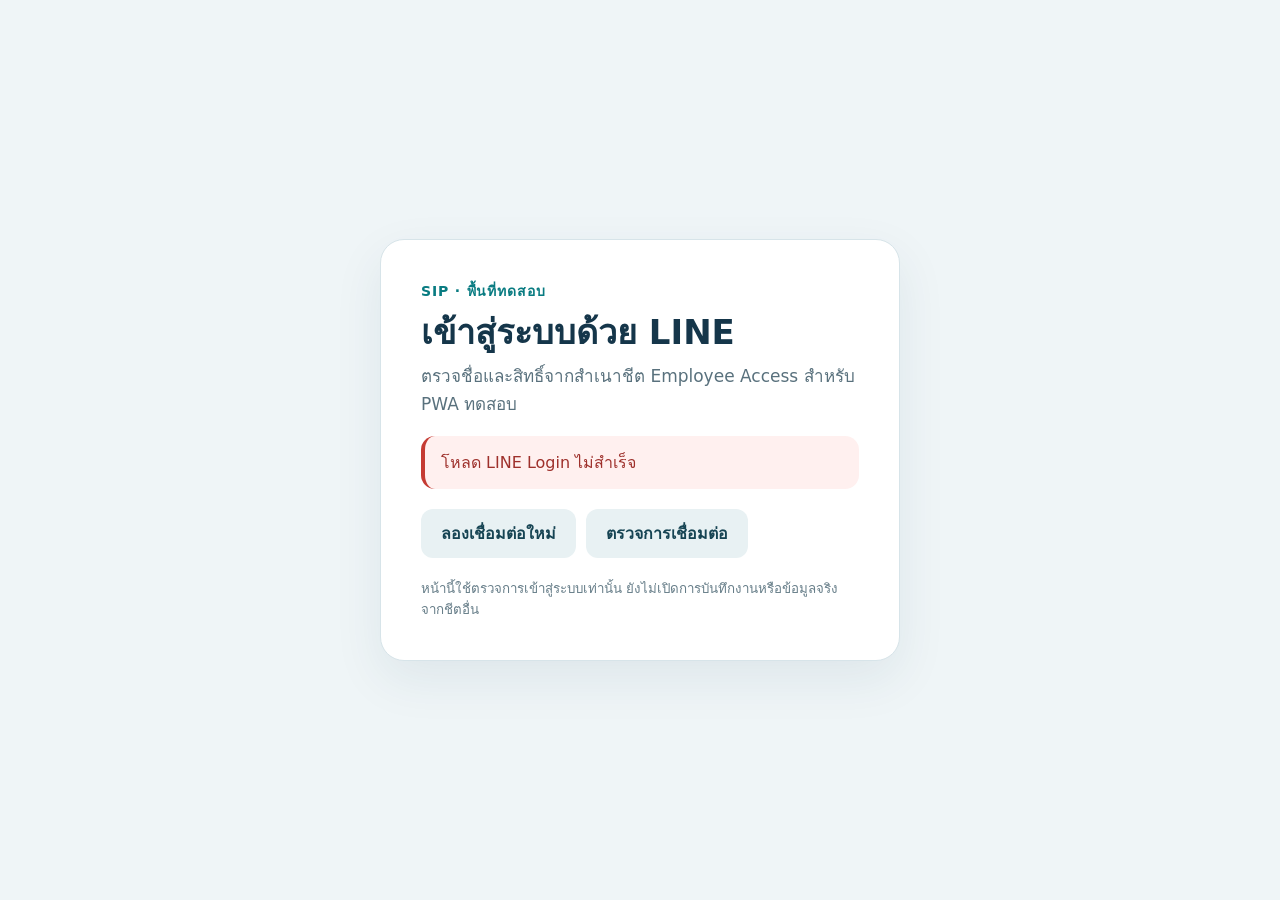
==== login-test.html @ 314acfe3 "Add bridge connectivity diagnostic to isolated LINE test page" ====
<!doctype html>
<html lang="th">
<head>
  <meta charset="utf-8">
  <meta name="viewport" content="width=device-width, initial-scale=1">
  <meta name="referrer" content="no-referrer">
  <title>เข้าสู่ระบบทดสอบ · ระบบโรงงาน SIP</title>
  <style>
    :root{font-family:system-ui,"Noto Sans Thai",sans-serif;color:#15364a;background:#eff5f7}
    *{box-sizing:border-box}body{margin:0;min-height:100dvh;display:grid;place-items:center;padding:20px}
    main{width:min(100%,520px);background:#fff;border:1px solid #d7e4e9;border-radius:24px;padding:clamp(24px,6vw,40px);box-shadow:0 18px 50px #173d5614}
    .eyebrow{font-size:14px;font-weight:700;letter-spacing:.06em;color:#087b81}h1{font-size:clamp(26px,5vw,34px);line-height:1.3;margin:8px 0}
    p{line-height:1.65;font-size:17px;margin:8px 0 18px}.muted{color:#59717d}.status{padding:14px 16px;border-radius:14px;background:#eaf5f7;border-left:4px solid #008b9b}
    .status.error{background:#fff0ef;border-color:#c53b33;color:#9e302b}.profile{margin-top:18px;padding:18px;border-radius:16px;background:#f4f8fa}
    dl{display:grid;grid-template-columns:110px 1fr;gap:10px;margin:0;font-size:17px}dt{color:#5b707b}dd{margin:0;font-weight:650;overflow-wrap:anywhere}
    .actions{display:flex;flex-wrap:wrap;gap:10px;margin-top:20px}button{font:inherit;font-weight:700;padding:12px 20px;border:0;border-radius:12px;background:#006b79;color:#fff;cursor:pointer}
    button.secondary{background:#e8f1f3;color:#164453}button:disabled{opacity:.55;cursor:wait}small{display:block;color:#677e89;line-height:1.6;margin-top:20px}
    [hidden]{display:none!important}
  </style>
</head>
<body>
  <main>
    <div class="eyebrow">SIP · พื้นที่ทดสอบ</div>
    <h1>เข้าสู่ระบบด้วย LINE</h1>
    <p class="muted">ตรวจชื่อและสิทธิ์จากสำเนาชีต Employee Access สำหรับ PWA ทดสอบ</p>
    <div id="status" class="status" role="status" aria-live="polite">กำลังเชื่อมต่อ LINE…</div>
    <section id="profile" class="profile" aria-label="ข้อมูลบัญชีที่ยืนยันแล้ว" hidden>
      <dl><dt>ชื่อ</dt><dd id="name"></dd><dt>สิทธิ์</dt><dd id="role"></dd><dt>กลุ่มงาน</dt><dd id="groups"></dd></dl>
    </section>
    <div class="actions">
      <button id="login" type="button" hidden>เข้าสู่ระบบด้วย LINE</button>
      <button id="retry" type="button" class="secondary" hidden>ลองเชื่อมต่อใหม่</button>
      <button id="logout" type="button" class="secondary" hidden>ออกจาก LINE</button>
      <button id="diagnose" type="button" class="secondary">ตรวจการเชื่อมต่อ</button>
    </div>
    <small>หน้านี้ใช้ตรวจการเข้าสู่ระบบเท่านั้น ยังไม่เปิดการบันทึกงานหรือข้อมูลจริงจากชีตอื่น</small>
  </main>
  <script src="https://static.line-scdn.net/liff/edge/versions/2.31.1/sdk.js"></script>
  <script>
    'use strict';
    const LIFF_ID = '2010715544-GiFWLPaD';
    const BRIDGE_URL = 'https://script.google.com/macros/s/AKfycbx8t30jZWovGkBjik3FELbTzIvjjkXb1Eq_KsB-hrxF1iFozVxqA1jHuYzdKRzUvgYB/exec';
    const REQUEST_SOURCE = 'factory-pwa-test-client-v1';
    const RESPONSE_SOURCE = 'factory-pwa-test-bridge-v1';
    const el = id => document.getElementById(id);
    const roleLabel = {employee:'พนักงาน',executive:'ผู้บริหาร',admin:'Admin'};
    let currentFrame;
    function setStatus(message, error=false) {
      el('status').textContent=message;
      el('status').classList.toggle('error',error);
    }
    function nonce() {
      const bytes = new Uint8Array(24);
      crypto.getRandomValues(bytes);
      return Array.from(bytes, byte => byte.toString(16).padStart(2,'0')).join('');
    }
    function isScriptOrigin(origin) {
      try {
        const url=new URL(origin);
        return url.protocol==='https:' && /^[a-z0-9-]+-script\.googleusercontent\.com$/.test(url.hostname);
      } catch (_) { return false; }
    }
    function verifyWithCopy(idToken) {
      return new Promise((resolve,reject) => {
        const requestNonce=nonce();
        const requestId=nonce();
        const frame=document.createElement('iframe');
        frame.title='บริการตรวจสิทธิ์ PWA ทดสอบ';
        frame.style.cssText='position:absolute;width:1px;height:1px;opacity:0;pointer-events:none;border:0';
        frame.referrerPolicy='no-referrer';
        currentFrame?.remove();
        currentFrame=frame;
        let bridgeSource, bridgeOrigin, settled=false;
        const finish=(error,result) => {
          if (settled) return;
          settled=true;
          clearTimeout(timer);
          window.removeEventListener('message',onMessage);
          frame.remove();
          if (currentFrame===frame) currentFrame=null;
          error ? reject(error) : resolve(result);
        };
        const timer=setTimeout(() => finish(new Error('ระบบตรวจสิทธิ์ตอบกลับช้า กรุณาลองใหม่')),45000);
        const onMessage=event => {
          const data=event.data;
          if (!isScriptOrigin(event.origin) || !data || data.source!==RESPONSE_SOURCE ||
              data.nonce!==requestNonce) return;
          if (data.type==='ready' && !bridgeSource) {
            bridgeSource=event.source;
            bridgeOrigin=event.origin;
            bridgeSource.postMessage({source:REQUEST_SOURCE,nonce:requestNonce,id:requestId,
              action:'session',idToken},bridgeOrigin);
            return;
          }
          if (event.source!==bridgeSource || event.origin!==bridgeOrigin || data.id!==requestId) return;
          if (data.ok!==true) finish(new Error(String(data.error||'ตรวจสิทธิ์ไม่สำเร็จ')));
          else finish(null,data.result);
        };
        window.addEventListener('message',onMessage);
        const url=new URL(BRIDGE_URL);
        url.searchParams.set('nonce',requestNonce);
        frame.src=url.href;
        document.body.append(frame);
      });
    }
    async function start() {
      el('profile').hidden=true;
      el('retry').hidden=true;
      el('login').hidden=true;
      el('logout').hidden=true;
      setStatus('กำลังยืนยันตัวตนกับ LINE…');
      try {
        if (!window.liff) throw new Error('โหลด LINE Login ไม่สำเร็จ');
        await liff.init({liffId:LIFF_ID});
        if (!liff.isLoggedIn()) {
          setStatus('กรุณาเข้าสู่ระบบด้วย LINE');
          el('login').hidden=false;
          return;
        }
        const idToken=liff.getIDToken();
        if (typeof idToken!=='string' || !idToken) throw new Error('LINE ไม่ส่งข้อมูลยืนยันตัวตน กรุณาเข้าสู่ระบบใหม่');
        setStatus('กำลังตรวจสิทธิ์จากสำเนาชีต…');
        const result=await verifyWithCopy(idToken);
        const user=result?.ok===true ? result.data?.user : null;
        if (!user || !user.active || !roleLabel[user.role] || typeof user.name!=='string') {
          throw new Error('ผลตรวจสิทธิ์ไม่ถูกต้อง');
        }
        el('name').textContent=user.name;
        el('role').textContent=roleLabel[user.role];
        el('groups').textContent=Array.isArray(user.groups)&&user.groups.length ? user.groups.join(' · ') : 'ไม่มีการระบุกลุ่มงาน';
        el('profile').hidden=false;
        el('logout').hidden=false;
        setStatus('ยืนยันตัวตนและสิทธิ์จากสำเนาชีตสำเร็จ');
      } catch (error) {
        setStatus(error?.message||'เชื่อมต่อไม่สำเร็จ',true);
        el('retry').hidden=false;
        if (window.liff?.isLoggedIn?.()) el('logout').hidden=false;
      }
    }
    el('login').addEventListener('click',() => {
      liff.login({redirectUri:location.origin+location.pathname});
    });
    el('retry').addEventListener('click',start);
    el('diagnose').addEventListener('click',async () => {
      setStatus('กำลังตรวจ Web App ทดสอบ…');
      try {
        await verifyWithCopy('diagnostic');
        setStatus('Web App ตอบกลับแล้ว');
      } catch(error) {
        const message=String(error?.message||'');
        if (message.includes('LINE ID token')) setStatus('Web App ตอบกลับแล้ว · ยังไม่ได้ส่งตัวตน LINE');
        else setStatus(message||'Web App ยังไม่ตอบกลับ',true);
      }
    });
    el('logout').addEventListener('click',() => {
      currentFrame?.remove();
      liff.logout();
      el('profile').hidden=true;
      el('logout').hidden=true;
      el('login').hidden=false;
      setStatus('ออกจาก LINE แล้ว');
    });
    start();
  </script>
</body>
</html>
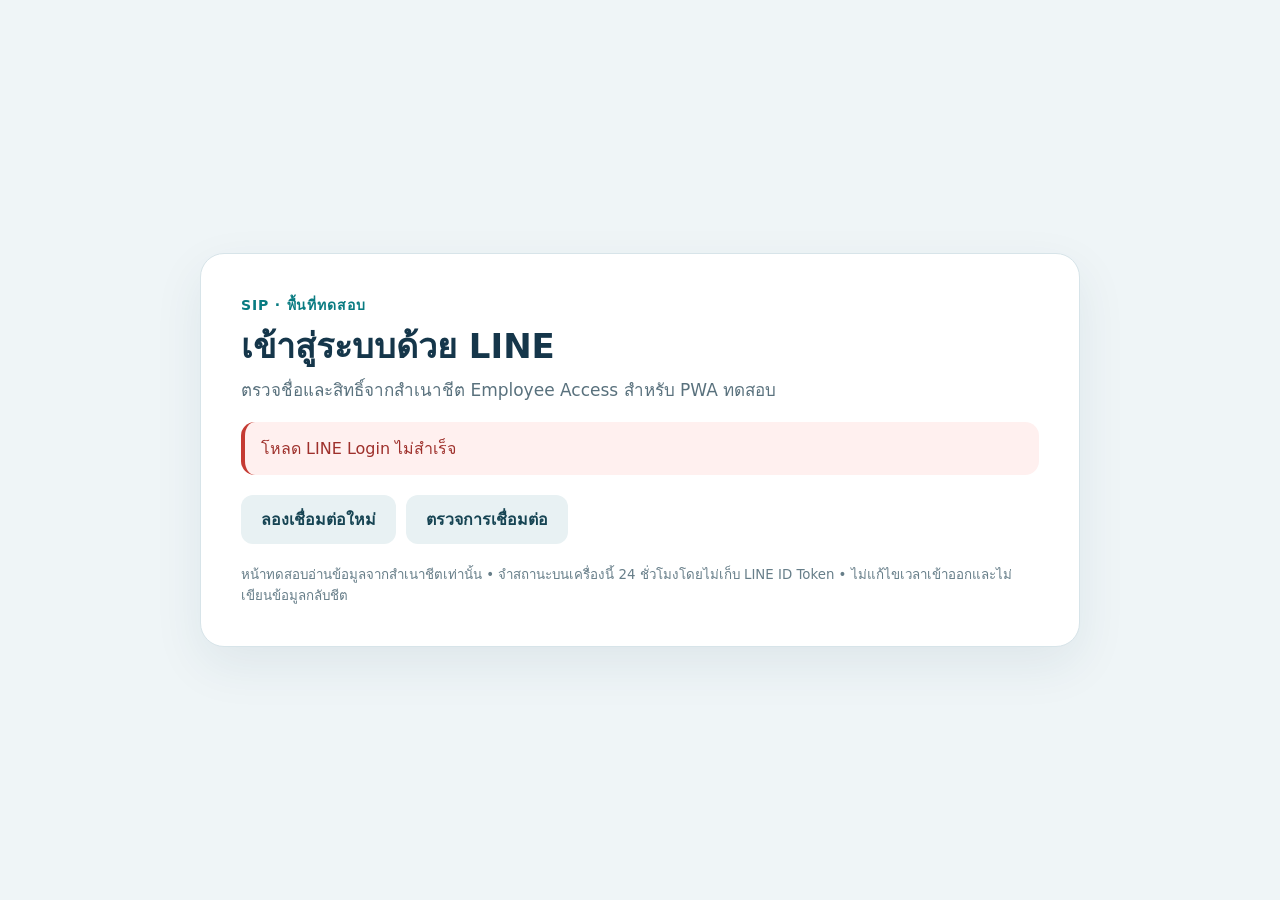
==== commit 53e987f2: "Sync LIFF auth profile and session cache with test sheet" ====
--- a/login-test.html
+++ b/login-test.html
@@ -8,13 +8,20 @@
   <style>
     :root{font-family:system-ui,"Noto Sans Thai",sans-serif;color:#15364a;background:#eff5f7}
     *{box-sizing:border-box}body{margin:0;min-height:100dvh;display:grid;place-items:center;padding:20px}
-    main{width:min(100%,520px);background:#fff;border:1px solid #d7e4e9;border-radius:24px;padding:clamp(24px,6vw,40px);box-shadow:0 18px 50px #173d5614}
+    main{width:min(100%,880px);background:#fff;border:1px solid #d7e4e9;border-radius:24px;padding:clamp(24px,6vw,40px);box-shadow:0 18px 50px #173d5614}
     .eyebrow{font-size:14px;font-weight:700;letter-spacing:.06em;color:#087b81}h1{font-size:clamp(26px,5vw,34px);line-height:1.3;margin:8px 0}
     p{line-height:1.65;font-size:17px;margin:8px 0 18px}.muted{color:#59717d}.status{padding:14px 16px;border-radius:14px;background:#eaf5f7;border-left:4px solid #008b9b}
     .status.error{background:#fff0ef;border-color:#c53b33;color:#9e302b}.profile{margin-top:18px;padding:18px;border-radius:16px;background:#f4f8fa}
     dl{display:grid;grid-template-columns:110px 1fr;gap:10px;margin:0;font-size:17px}dt{color:#5b707b}dd{margin:0;font-weight:650;overflow-wrap:anywhere}
     .actions{display:flex;flex-wrap:wrap;gap:10px;margin-top:20px}button{font:inherit;font-weight:700;padding:12px 20px;border:0;border-radius:12px;background:#006b79;color:#fff;cursor:pointer}
     button.secondary{background:#e8f1f3;color:#164453}button:disabled{opacity:.55;cursor:wait}small{display:block;color:#677e89;line-height:1.6;margin-top:20px}
+    .attendance{margin-top:28px;border-top:1px solid #dce8ec;padding-top:24px}.attendance-head{display:flex;justify-content:space-between;align-items:end;gap:18px;flex-wrap:wrap}
+    .attendance h2{font-size:25px;margin:0}.month-field{display:grid;gap:6px;font-weight:700}.month-field input{font:inherit;padding:10px 12px;border:1px solid #bfd2da;border-radius:11px;color:#15364a;background:#fff}
+    .attendance-status{margin:18px 0;padding:12px 14px;border-radius:12px;background:#edf6f8;color:#285465}.attendance-status.error{background:#fff0ef;color:#9e302b}
+    .summary-grid{display:grid;grid-template-columns:repeat(3,minmax(0,1fr));gap:12px}.summary-card{padding:14px;border-radius:14px;background:#f2f7f9}.summary-card span{display:block;color:#5b707b;font-size:14px}.summary-card strong{display:block;margin-top:4px;font-size:21px}
+    .today-card{margin-top:16px;padding:18px;border-radius:16px;background:#eaf5f7}.today-card h3,.history h3{margin:0 0 10px}.today-times{display:grid;grid-template-columns:repeat(2,minmax(0,1fr));gap:10px}.today-times div{padding:12px;border-radius:12px;background:#fff}.today-times span{display:block;color:#5b707b}.today-times strong{font-size:22px}
+    .history{margin-top:18px}.history-list{display:grid;gap:10px}.history-row{display:grid;grid-template-columns:minmax(110px,1fr) minmax(140px,1.4fr) auto;align-items:center;gap:12px;padding:13px 14px;border:1px solid #dce8ec;border-radius:13px}.history-row span{color:#5b707b}.history-row strong{white-space:nowrap}.badge{display:inline-flex;padding:5px 9px;border-radius:999px;background:#e8f1f3;font-size:14px;font-weight:700}.empty{padding:18px;text-align:center;color:#677e89;background:#f5f8f9;border-radius:13px}
+    @media(max-width:640px){.summary-grid{grid-template-columns:repeat(2,minmax(0,1fr))}.history-row{grid-template-columns:1fr auto}.history-row span{grid-column:1/-1}.today-times{grid-template-columns:1fr}}
     [hidden]{display:none!important}
   </style>
 </head>
@@ -25,7 +32,19 @@
     <p class="muted">ตรวจชื่อและสิทธิ์จากสำเนาชีต Employee Access สำหรับ PWA ทดสอบ</p>
     <div id="status" class="status" role="status" aria-live="polite">กำลังเชื่อมต่อ LINE…</div>
     <section id="profile" class="profile" aria-label="ข้อมูลบัญชีที่ยืนยันแล้ว" hidden>
-      <dl><dt>ชื่อ</dt><dd id="name"></dd><dt>สิทธิ์</dt><dd id="role"></dd><dt>กลุ่มงาน</dt><dd id="groups"></dd></dl>
+      <dl><dt>ชื่อ</dt><dd id="name"></dd><dt>สิทธิ์</dt><dd id="role"></dd><dt>กลุ่มงานหลัก</dt><dd id="primaryGroup"></dd><dt>สิทธิ์กลุ่มงาน</dt><dd id="groups"></dd></dl>
+    </section>
+    <section id="attendance" class="attendance" aria-label="ข้อมูลเวลาเข้าออกของฉัน" hidden>
+      <div class="attendance-head"><div><div class="eyebrow">เวลาเข้าออก</div><h2>ข้อมูลของฉัน</h2></div><label class="month-field">เลือกเดือน<input id="attendanceMonth" type="month"></label></div>
+      <div id="attendanceStatus" class="attendance-status" role="status" aria-live="polite">กำลังอ่านข้อมูล…</div>
+      <div id="attendanceContent" hidden>
+        <article class="today-card"><h3 id="attendanceDate">ข้อมูลวันที่</h3><div class="today-times"><div><span>เวลาเข้า</span><strong id="checkIn">—</strong></div><div><span>เวลาออก</span><strong id="checkOut">—</strong></div></div><p id="todayDetails" class="muted"></p></article>
+        <div class="summary-grid" aria-label="สรุปเดือนที่เลือก">
+          <div class="summary-card"><span>มาทำงาน</span><strong id="attendanceDays">0 วัน</strong></div><div class="summary-card"><span>วันลา</span><strong id="leaveDays">0 วัน</strong></div><div class="summary-card"><span>ขาดงาน</span><strong id="absentDays">0 วัน</strong></div>
+          <div class="summary-card"><span>มาสายรวม</span><strong id="lateMinutes">0 นาที</strong></div><div class="summary-card"><span>ออกก่อนรวม</span><strong id="earlyMinutes">0 นาที</strong></div><div class="summary-card"><span>OT รวม</span><strong id="otMinutes">0 นาที</strong></div>
+        </div>
+        <div class="history"><h3 id="historyHeading">ประวัติเดือนที่เลือก</h3><div id="historyList" class="history-list"></div></div>
+      </div>
     </section>
     <div class="actions">
       <button id="login" type="button" hidden>เข้าสู่ระบบด้วย LINE</button>
@@ -33,18 +52,53 @@
       <button id="logout" type="button" class="secondary" hidden>ออกจาก LINE</button>
       <button id="diagnose" type="button" class="secondary">ตรวจการเชื่อมต่อ</button>
     </div>
-    <small>หน้านี้ใช้ตรวจการเข้าสู่ระบบเท่านั้น ยังไม่เปิดการบันทึกงานหรือข้อมูลจริงจากชีตอื่น</small>
+    <small>หน้าทดสอบอ่านข้อมูลจากสำเนาชีตเท่านั้น • จำสถานะบนเครื่องนี้ 24 ชั่วโมงโดยไม่เก็บ LINE ID Token • ไม่แก้ไขเวลาเข้าออกและไม่เขียนข้อมูลกลับชีต</small>
   </main>
   <script src="https://static.line-scdn.net/liff/edge/versions/2.31.1/sdk.js"></script>
   <script>
     'use strict';
     const LIFF_ID = '2010715544-GiFWLPaD';
+    const LIFF_REDIRECT_URI = 'https://jame023.github.io/factory-pwa-test-pages/login-test.html';
     const BRIDGE_URL = 'https://script.google.com/macros/s/AKfycbx8t30jZWovGkBjik3FELbTzIvjjkXb1Eq_KsB-hrxF1iFozVxqA1jHuYzdKRzUvgYB/exec';
     const REQUEST_SOURCE = 'factory-pwa-test-client-v1';
     const RESPONSE_SOURCE = 'factory-pwa-test-bridge-v1';
+    const SESSION_CACHE_KEY = 'factory-pwa-test-session-v1';
+    const SESSION_CACHE_TTL_MS = 24*60*60*1000;
     const el = id => document.getElementById(id);
     const roleLabel = {employee:'พนักงาน',executive:'ผู้บริหาร',admin:'Admin'};
+    const attendanceLabel = {'present-full':'เต็มวัน','present-half':'ครึ่งวัน','in-progress':'กำลังทำงาน',leave:'ลา',absent:'ขาดงาน',holiday:'หยุด',scheduled:'รอตามปฏิทิน',unrecorded:'ยังไม่มีข้อมูล'};
     let currentFrame;
+    let currentIdToken='';
+    function readCachedSession() {
+      try {
+        const cached=JSON.parse(localStorage.getItem(SESSION_CACHE_KEY)||'null');
+        const user=cached?.user;
+        if (!cached || cached.version!==1 || !Number.isFinite(cached.expiresAt) || cached.expiresAt<=Date.now() ||
+            !user || user.active!==true || !roleLabel[user.role] || typeof user.name!=='string') return null;
+        return user;
+      } catch (_) { return null; }
+    }
+    function cacheSession(user) {
+      try {
+        localStorage.setItem(SESSION_CACHE_KEY,JSON.stringify({version:1,cachedAt:Date.now(),expiresAt:Date.now()+SESSION_CACHE_TTL_MS,user}));
+      } catch (_) {}
+    }
+    function clearCachedSession() {
+      try { localStorage.removeItem(SESSION_CACHE_KEY); } catch (_) {}
+    }
+    function renderProfile(user) {
+      el('name').textContent=user.name;
+      el('role').textContent=roleLabel[user.role];
+      el('primaryGroup').textContent=user.primaryGroup || 'ไม่ได้ระบุ';
+      const groups=Array.isArray(user.accessGroups)&&user.accessGroups.length ? user.accessGroups : user.groups;
+      el('groups').textContent=Array.isArray(groups)&&groups.length ? groups.join(' · ') : 'ไม่มีการระบุกลุ่มงาน';
+      el('profile').hidden=false;
+      el('logout').hidden=false;
+    }
+    function clearLiffCallbackUrl() {
+      if (!/[?&](?:code|state|liffClientId|liffRedirectUri)=/.test(location.search)) return;
+      history.replaceState(null,document.title,location.origin+location.pathname);
+    }
     function setStatus(message, error=false) {
       el('status').textContent=message;
       el('status').classList.toggle('error',error);
@@ -60,7 +114,7 @@
         return url.protocol==='https:' && /^[a-z0-9-]+-script\.googleusercontent\.com$/.test(url.hostname);
       } catch (_) { return false; }
     }
-    function verifyWithCopy(idToken) {
+    function requestBridge(action,idToken,payload) {
       return new Promise((resolve,reject) => {
         const requestNonce=nonce();
         const requestId=nonce();
@@ -89,7 +143,7 @@
             bridgeSource=event.source;
             bridgeOrigin=event.origin;
             bridgeSource.postMessage({source:REQUEST_SOURCE,nonce:requestNonce,id:requestId,
-              action:'session',idToken},bridgeOrigin);
+              action,idToken,payload},bridgeOrigin);
             return;
           }
           if (event.source!==bridgeSource || event.origin!==bridgeOrigin || data.id!==requestId) return;
@@ -103,8 +157,69 @@
         document.body.append(frame);
       });
     }
+    const verifyWithCopy=idToken => requestBridge('session',idToken);
+    const numberText=value => Number(value||0).toLocaleString('th-TH',{maximumFractionDigits:1});
+    const durationText=value => {
+      const minutes=Number(value||0);
+      if (!minutes) return '0 นาที';
+      const hours=Math.floor(minutes/60),rest=minutes%60;
+      return hours ? hours+' ชม.'+(rest?' '+rest+' นาที':'') : rest+' นาที';
+    };
+    const thaiDate=value => {
+      const match=String(value||'').match(/^([0-9]{4})-([0-9]{2})-([0-9]{2})$/);
+      if (!match) return '—';
+      return new Intl.DateTimeFormat('th-TH',{day:'numeric',month:'long',year:'numeric',timeZone:'Asia/Bangkok'}).format(new Date(Date.UTC(Number(match[1]),Number(match[2])-1,Number(match[3]))));
+    };
+    const bangkokMonth=() => {
+      const parts=Object.fromEntries(new Intl.DateTimeFormat('en',{year:'numeric',month:'2-digit',timeZone:'Asia/Bangkok'}).formatToParts(new Date()).map(part=>[part.type,part.value]));
+      return parts.year+'-'+parts.month;
+    };
+    async function loadAttendance() {
+      if (!currentIdToken) return;
+      const month=el('attendanceMonth').value;
+      el('attendance').hidden=false;
+      el('attendanceContent').hidden=true;
+      el('attendanceStatus').classList.remove('error');
+      el('attendanceStatus').textContent='กำลังอ่านเวลาเข้าออกจากสำเนาชีต…';
+      try {
+        const result=await requestBridge('attendance',currentIdToken,{month,period:'all'});
+        const data=result?.ok===true ? result.data : null;
+        if (!data || data.month!==month || !Array.isArray(data.history) || !data.summary) throw new Error('ผลข้อมูลเวลาเข้าออกไม่ถูกต้อง');
+        el('attendanceDate').textContent='ข้อมูลวันที่ '+thaiDate(data.date)+' • '+(attendanceLabel[data.workdayStatus]||'ไม่ระบุสถานะ');
+        el('checkIn').textContent=data.checkIn||'—';
+        el('checkOut').textContent=data.checkOut||'—';
+        el('todayDetails').textContent='มาสาย '+durationText(data.lateMinutes)+' • ออกก่อน '+durationText(data.earlyLeaveMinutes)+' • OT '+durationText(data.overtimeMinutes);
+        el('attendanceDays').textContent=numberText(data.summary.attendanceDays)+' วัน';
+        el('leaveDays').textContent=numberText(data.summary.leaveDays)+' วัน';
+        el('absentDays').textContent=numberText(data.summary.absentDays)+' วัน';
+        el('lateMinutes').textContent=durationText(data.summary.lateMinutes);
+        el('earlyMinutes').textContent=durationText(data.summary.earlyLeaveMinutes);
+        el('otMinutes').textContent=durationText(data.summary.overtimeMinutes);
+        const firstHalf=Number(new Intl.DateTimeFormat('en-CA',{day:'2-digit',timeZone:'Asia/Bangkok'}).format(new Date()))<=15;
+        const lastDay=new Date(Date.UTC(Number(month.slice(0,4)),Number(month.slice(5,7)),0)).getUTCDate();
+        const visible=data.history.filter(row => firstHalf ? Number(row.date.slice(8,10))<=15 : Number(row.date.slice(8,10))>=16);
+        el('historyHeading').textContent='ประวัติวันที่ '+(firstHalf?'1–15':'16–'+lastDay);
+        const list=el('historyList');
+        list.replaceChildren();
+        if (!visible.length) {
+          const empty=document.createElement('p'); empty.className='empty'; empty.textContent='ยังไม่มีข้อมูลในช่วงนี้'; list.append(empty);
+        } else visible.forEach(row => {
+          const article=document.createElement('article'); article.className='history-row';
+          const date=document.createElement('strong'); date.textContent=thaiDate(row.date);
+          const times=document.createElement('span'); times.textContent='เข้า '+(row.checkIn||'—')+' • ออก '+(row.checkOut||'—')+' • OT '+durationText(row.overtimeMinutes);
+          const status=document.createElement('b'); status.className='badge'; status.textContent=attendanceLabel[row.status]||'ไม่ระบุ';
+          article.append(date,times,status); list.append(article);
+        });
+        el('attendanceContent').hidden=false;
+        el('attendanceStatus').textContent='อ่านข้อมูลของฉันจากสำเนาชีตสำเร็จ';
+      } catch(error) {
+        el('attendanceStatus').classList.add('error');
+        el('attendanceStatus').textContent=error?.message||'อ่านข้อมูลเวลาเข้าออกไม่สำเร็จ';
+      }
+    }
     async function start() {
       el('profile').hidden=true;
+      el('attendance').hidden=true;
       el('retry').hidden=true;
       el('login').hidden=true;
       el('logout').hidden=true;
@@ -112,6 +227,7 @@
       try {
         if (!window.liff) throw new Error('โหลด LINE Login ไม่สำเร็จ');
         await liff.init({liffId:LIFF_ID});
+        clearLiffCallbackUrl();
         if (!liff.isLoggedIn()) {
           setStatus('กรุณาเข้าสู่ระบบด้วย LINE');
           el('login').hidden=false;
@@ -119,28 +235,36 @@
         }
         const idToken=liff.getIDToken();
         if (typeof idToken!=='string' || !idToken) throw new Error('LINE ไม่ส่งข้อมูลยืนยันตัวตน กรุณาเข้าสู่ระบบใหม่');
-        setStatus('กำลังตรวจสิทธิ์จากสำเนาชีต…');
+        currentIdToken=idToken;
+        const cachedUser=readCachedSession();
+        if (cachedUser) {
+          renderProfile(cachedUser);
+          setStatus('จำการยืนยันบนเครื่องนี้แล้ว · กำลังตรวจสิทธิ์ล่าสุด…');
+        } else setStatus('กำลังตรวจสิทธิ์จากสำเนาชีต…');
         const result=await verifyWithCopy(idToken);
         const user=result?.ok===true ? result.data?.user : null;
         if (!user || !user.active || !roleLabel[user.role] || typeof user.name!=='string') {
           throw new Error('ผลตรวจสิทธิ์ไม่ถูกต้อง');
         }
-        el('name').textContent=user.name;
-        el('role').textContent=roleLabel[user.role];
-        el('groups').textContent=Array.isArray(user.groups)&&user.groups.length ? user.groups.join(' · ') : 'ไม่มีการระบุกลุ่มงาน';
-        el('profile').hidden=false;
-        el('logout').hidden=false;
+        cacheSession(user);
+        renderProfile(user);
         setStatus('ยืนยันตัวตนและสิทธิ์จากสำเนาชีตสำเร็จ');
+        el('attendanceMonth').value=bangkokMonth();
+        await loadAttendance();
       } catch (error) {
+        clearCachedSession();
+        el('profile').hidden=true;
+        el('attendance').hidden=true;
         setStatus(error?.message||'เชื่อมต่อไม่สำเร็จ',true);
         el('retry').hidden=false;
         if (window.liff?.isLoggedIn?.()) el('logout').hidden=false;
       }
     }
     el('login').addEventListener('click',() => {
-      liff.login({redirectUri:location.origin+location.pathname});
+      liff.login({redirectUri:LIFF_REDIRECT_URI});
     });
     el('retry').addEventListener('click',start);
+    el('attendanceMonth').addEventListener('change',loadAttendance);
     el('diagnose').addEventListener('click',async () => {
       setStatus('กำลังตรวจ Web App ทดสอบ…');
       try {
@@ -154,8 +278,11 @@
     });
     el('logout').addEventListener('click',() => {
       currentFrame?.remove();
+      currentIdToken='';
+      clearCachedSession();
       liff.logout();
       el('profile').hidden=true;
+      el('attendance').hidden=true;
       el('logout').hidden=true;
       el('login').hidden=false;
       setStatus('ออกจาก LINE แล้ว');
